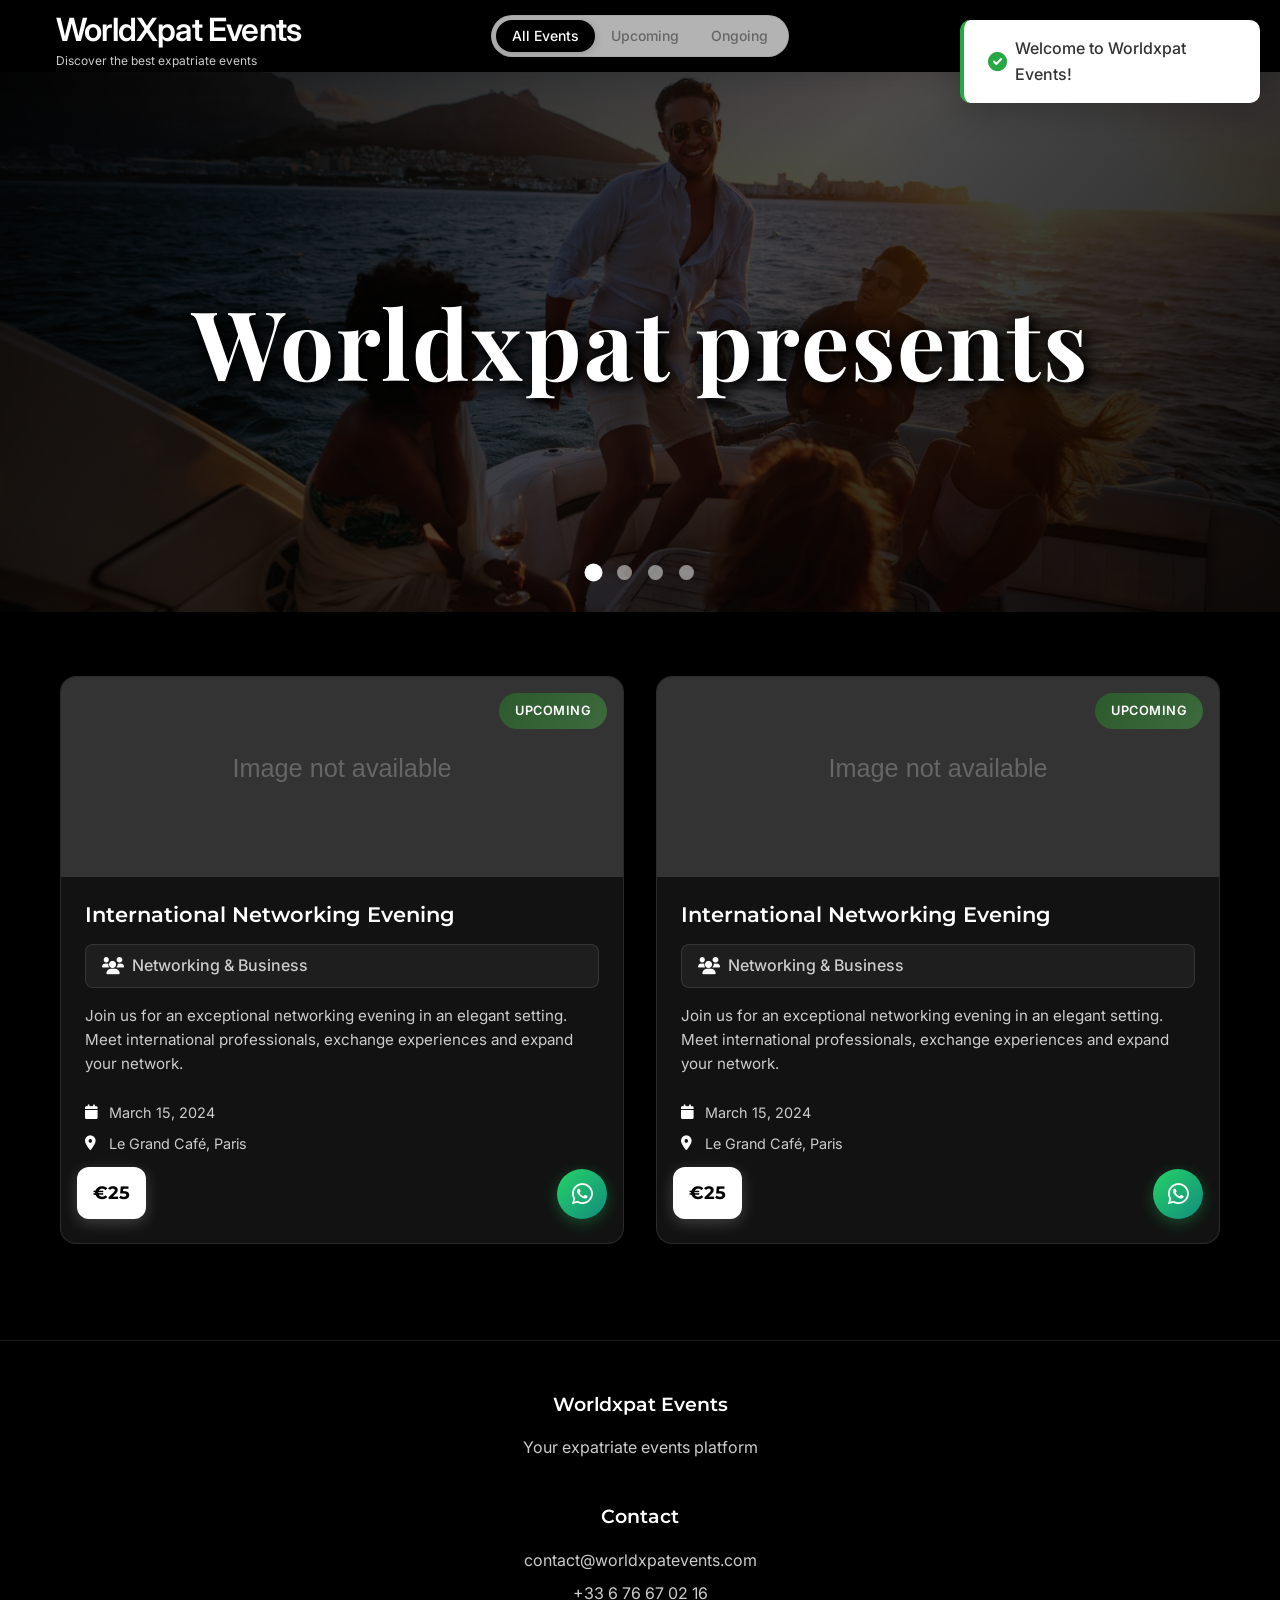
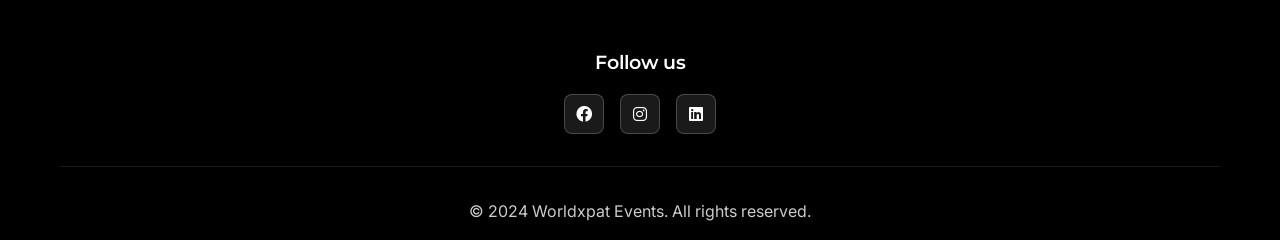
==== index.html @ 3667f7e5 "Initial commit - Worldxpat Events" ====
<!DOCTYPE html>
<html lang="en">
<head>
    <meta charset="UTF-8">
    <meta name="viewport" content="width=device-width, initial-scale=1.0">
    <title>WorldXpat Events - Upcoming Events</title>
    <link rel="stylesheet" href="styles.css">
    <link href="https://fonts.googleapis.com/css2?family=Playfair+Display:wght@400;500;600;700;800;900&family=Inter:wght@300;400;500;600;700&family=Montserrat:wght@300;400;500;600;700;800&display=swap" rel="stylesheet">
    <link rel="stylesheet" href="https://cdnjs.cloudflare.com/ajax/libs/font-awesome/6.0.0/css/all.min.css">
</head>
<body>
    <!-- Header -->
    <header class="header" id="header">
        <div class="container">
            <!-- Brand Section -->
            <div class="logo">
                <div class="logo-content">
                    <h1>WorldXpat Events</h1>
                    <p>Discover the best expatriate events</p>
                </div>
            </div>
            
            <!-- Navigation Section -->
            <nav class="nav">
                <div class="filter-group">
                    <button class="filter-btn active" data-filter="all">All Events</button>
                    <button class="filter-btn" data-filter="upcoming">Upcoming</button>
                    <button class="filter-btn" data-filter="ongoing">Ongoing</button>
                </div>
            </nav>
            
            <!-- Actions Section -->
            <div class="header-actions">
                <a href="#events" class="browse-btn">Browse Events</a>
            </div>
        </div>
    </header>

    <!-- Hero Banner -->
    <section class="hero-banner">
        <div class="hero-carousel">
            <div class="carousel-slides">
                <div class="carousel-slide active">
                    <img src="image1.png" alt="Worldxpat Event 1">
                </div>
                <div class="carousel-slide">
                    <img src="image2.png" alt="Worldxpat Event 2">
                </div>
                <div class="carousel-slide">
                    <img src="image3.png" alt="Worldxpat Event 3">
                </div>
                <div class="carousel-slide">
                    <img src="image4.png" alt="Worldxpat Event 4">
                </div>
            </div>
            <div class="carousel-overlay">
                <div class="carousel-content">
                    <h1>Worldxpat presents</h1>
                </div>
            </div>
            <div class="carousel-nav">
                <button class="carousel-btn prev" onclick="changeSlide(-1)">
                    <i class="fas fa-chevron-left"></i>
                </button>
                <button class="carousel-btn next" onclick="changeSlide(1)">
                    <i class="fas fa-chevron-right"></i>
                </button>
            </div>
            <div class="carousel-dots">
                <span class="dot active" onclick="currentSlide(1)"></span>
                <span class="dot" onclick="currentSlide(2)"></span>
                <span class="dot" onclick="currentSlide(3)"></span>
                <span class="dot" onclick="currentSlide(4)"></span>
            </div>
        </div>
    </section>

    <!-- Main Content -->
    <main class="main">
        <div class="container">
            <div class="events-grid" id="eventsGrid">
                <!-- Les événements seront chargés dynamiquement depuis events.json -->
            </div>
        </div>
    </main>

    <!-- Footer -->
    <footer class="footer">
        <div class="container">
            <div class="footer-content">
                <div class="footer-section">
                    <h4>Worldxpat Events</h4>
                    <p>Your expatriate events platform</p>
                </div>
                <div class="footer-section">
                    <h4>Contact</h4>
                    <p>contact@worldxpatevents.com</p>
                    <p>+33 6 76 67 02 16</p>
                </div>
                <div class="footer-section">
                    <h4>Follow us</h4>
                    <div class="social-links">
                        <a href="#"><i class="fab fa-facebook"></i></a>
                        <a href="https://instagram.com/worldxpat_dubai" target="_blank"><i class="fab fa-instagram"></i></a>
                        <a href="#"><i class="fab fa-linkedin"></i></a>
                    </div>
                </div>
            </div>
            <div class="footer-bottom">
                <p>&copy; 2024 Worldxpat Events. All rights reserved.</p>
            </div>
        </div>
    </footer>

    <script src="script.js"></script>
</body>
</html>
---- styles.css ----
/* Reset et base */
* {
    margin: 0;
    padding: 0;
    box-sizing: border-box;
}

body {
    font-family: 'Inter', sans-serif;
    line-height: 1.6;
    color: #ffffff;
    background: #000000;
    min-height: 100vh;
}

.container {
    max-width: 1200px;
    margin: 0 auto;
    padding: 0 20px;
}

/* Dark mode icons removed */

/* Hero Banner adjustments */
.hero-banner {
    position: relative;
    height: 60vh;
    overflow: hidden;
    margin-top: 72px; /* Compensate for fixed header */
}

.hero-carousel {
    position: relative;
    width: 100%;
    height: 100%;
}

.carousel-slides {
    position: relative;
    width: 100%;
    height: 100%;
}

.carousel-slide {
    position: absolute;
    top: 0;
    left: 0;
    width: 100%;
    height: 100%;
    opacity: 0;
    transition: opacity 1s ease-in-out;
    z-index: 1;
}

.carousel-slide.active {
    opacity: 1;
    z-index: 2;
}

.carousel-slide img {
    width: 100%;
    height: 100%;
    object-fit: cover;
    object-position: center;
}

.carousel-overlay {
    position: absolute;
    top: 0;
    left: 0;
    width: 100%;
    height: 100%;
    background: linear-gradient(135deg, rgba(0, 0, 0, 0.9), rgba(0, 0, 0, 0.7), rgba(0, 0, 0, 0.9));
    display: flex;
    align-items: center;
    justify-content: center;
    z-index: 3;
}

.carousel-content {
    text-align: center;
    color: white;
}

.carousel-content h1 {
    font-family: 'Playfair Display', serif;
    font-size: 6rem;
    font-weight: 700;
    margin: 0;
    color: #ffffff;
    text-shadow: 4px 4px 8px rgba(0, 0, 0, 0.9), 0 0 20px rgba(0, 0, 0, 0.5);
    animation: fadeInUp 1.2s ease-out;
    letter-spacing: 2px;
    filter: drop-shadow(0 0 10px rgba(0, 0, 0, 0.8));
}

.carousel-nav {
    display: none;
}

.carousel-btn {
    background: rgba(255, 255, 255, 0.2);
    border: 2px solid rgba(255, 255, 255, 0.5);
    color: white;
    width: 60px;
    height: 60px;
    border-radius: 50%;
    cursor: pointer;
    display: flex;
    align-items: center;
    justify-content: center;
    font-size: 1.5rem;
    transition: all 0.3s ease;
    backdrop-filter: blur(10px);
}

.carousel-btn:hover {
    background: rgba(255, 255, 255, 0.3);
    border-color: rgba(255, 255, 255, 0.8);
    transform: scale(1.1);
}

.carousel-dots {
    position: absolute;
    bottom: 2rem;
    left: 50%;
    transform: translateX(-50%);
    display: flex;
    gap: 1rem;
    z-index: 4;
}

.dot {
    width: 15px;
    height: 15px;
    border-radius: 50%;
    background: rgba(255, 255, 255, 0.5);
    cursor: pointer;
    transition: all 0.3s ease;
}

.dot.active {
    background: white;
    transform: scale(1.2);
}

.dot:hover {
    background: rgba(255, 255, 255, 0.8);
}

@keyframes fadeInUp {
    from {
        opacity: 0;
        transform: translateY(50px);
    }
    to {
        opacity: 1;
        transform: translateY(0);
    }
}

/* Header */
.header {
    position: fixed;
    top: 0;
    left: 0;
    right: 0;
    z-index: 100;
    height: 72px;
    backdrop-filter: blur(16px);
    border-bottom: 1px solid transparent;
    transition: all 0.3s ease;
    background: #000000 !important;
}

.header.scrolled {
    background: #000000 !important;
    border-bottom: 1px solid rgba(255, 255, 255, 0.1);
    box-shadow: 0 6px 20px -10px rgba(0, 0, 0, 0.35);
}

.header .container {
    max-width: 1200px;
    margin: 0 auto;
    padding: 0 1rem;
    height: 100%;
    display: grid;
    grid-template-columns: 1fr auto 1fr;
    align-items: center;
}

/* Brand Section */
.logo {
    display: flex;
    align-items: center;
    gap: 0.75rem;
}

.logo-icon {
    width: 32px;
    height: 32px;
    border-radius: 8px;
    background: linear-gradient(135deg, #fbbf24, #f59e0b);
    display: flex;
    align-items: center;
    justify-content: center;
    font-size: 1.2rem;
}

.logo-content h1 {
    font-size: 1.25rem;
    font-weight: 600;
    color: #ffffff;
    margin: 0;
    font-family: 'Inter', sans-serif;
    letter-spacing: -0.025em;
}

.logo-content h1 .subtitle {
    font-weight: 400;
}

.logo-content p {
    font-size: 0.75rem;
    color: #cccccc;
    margin: 0;
    font-family: 'Inter', sans-serif;
    line-height: 1;
}

/* Navigation Section */
.nav {
    display: flex;
    justify-content: center;
}

.filter-group {
    display: inline-flex;
    border-radius: 9999px;
    border: 1px solid rgba(0, 0, 0, 0.08);
    background: rgba(255, 255, 255, 0.7);
    backdrop-filter: blur(8px);
    padding: 4px;
    gap: 0;
}

.filter-btn {
    padding: 0 1rem;
    height: 32px;
    border-radius: 9999px;
    border: none;
    background: transparent;
    color: #666666;
    font-weight: 500;
    font-size: 0.875rem;
    cursor: pointer;
    transition: all 0.2s ease;
    font-family: 'Inter', sans-serif;
    position: relative;
}

.filter-btn:hover {
    background: rgba(0, 0, 0, 0.05);
    color: #333333;
}

.filter-btn.active {
    background: #000000;
    color: #ffffff;
    box-shadow: 0 2px 8px rgba(0, 0, 0, 0.15);
}

/* Actions Section */
.header-actions {
    display: flex;
    justify-content: flex-end;
    align-items: center;
    gap: 0.5rem;
}

/* Dark mode button removed */

.browse-btn {
    display: none;
    align-items: center;
    height: 36px;
    padding: 0 1rem;
    border-radius: 9999px;
    border: 1px solid rgba(0, 0, 0, 0.08);
    background: transparent;
    color: #333333;
    font-weight: 500;
    font-size: 0.875rem;
    text-decoration: none;
    transition: all 0.2s ease;
    font-family: 'Inter', sans-serif;
}

.browse-btn:hover {
    background: rgba(0, 0, 0, 0.05);
    color: #000000;
}

/* Dark Mode Styles */
body.dark-mode {
    background: #0a0a0a;
    color: #ffffff;
}

body.dark-mode .header.scrolled {
    background: rgba(10, 10, 10, 0.9);
    border-bottom: 1px solid rgba(255, 255, 255, 0.05);
}

body.dark-mode .logo-content h1 {
    color: #ffffff;
}

body.dark-mode .logo-content p {
    color: #cccccc;
}

body.dark-mode .filter-group {
    background: rgba(255, 255, 255, 0.1);
    border: 1px solid rgba(255, 255, 255, 0.1);
}

body.dark-mode .filter-btn {
    color: #cccccc;
}

body.dark-mode .filter-btn:hover {
    background: rgba(255, 255, 255, 0.1);
    color: #ffffff;
}

body.dark-mode .filter-btn.active {
    background: #ffffff;
    color: #000000;
}

/* Dark mode styles removed */

body.dark-mode .browse-btn {
    background: transparent;
    color: #cccccc;
    border: 1px solid rgba(255, 255, 255, 0.1);
}

body.dark-mode .browse-btn:hover {
    background: rgba(255, 255, 255, 0.1);
    color: #ffffff;
}

/* Main Content */
.main {
    padding: 3rem 0;
}

.events-grid {
    display: grid;
    grid-template-columns: repeat(auto-fit, minmax(350px, 1fr));
    gap: 2rem;
    margin-top: 2rem;
}

/* Event Cards */
.event-card {
    background: rgba(20, 20, 20, 0.9);
    border: 1px solid rgba(255, 255, 255, 0.1);
    border-radius: 16px;
    overflow: hidden;
    box-shadow: 0 8px 32px rgba(0, 0, 0, 0.4);
    transition: all 0.3s ease;
    position: relative;
    opacity: 1;
    transform: scale(1);
    backdrop-filter: blur(10px);
    display: flex;
    flex-direction: column;
    height: 100%;
}

.event-card:hover {
    transform: translateY(-8px) scale(1.02);
    box-shadow: 0 20px 40px rgba(0, 0, 0, 0.6);
    border-color: rgba(255, 255, 255, 0.3);
}

.event-card.hidden {
    opacity: 0;
    transform: scale(0.8);
    pointer-events: none;
}

.event-image {
    position: relative;
    height: 200px;
    overflow: hidden;
}

.event-image img {
    width: 100%;
    height: 100%;
    object-fit: cover;
    transition: transform 0.3s ease;
}

.event-card:hover .event-image img {
    transform: scale(1.1);
}

.event-status {
    position: absolute;
    top: 1rem;
    right: 1rem;
    padding: 0.5rem 1rem;
    border-radius: 20px;
    font-size: 0.8rem;
    font-weight: 600;
    text-transform: uppercase;
    letter-spacing: 0.5px;
}

.event-status.upcoming {
    background: linear-gradient(135deg, #2d5a2d, #3d6b3d);
    color: white;
}

.event-status.ongoing {
    background: linear-gradient(135deg, #5a4a2d, #6b5a3d);
    color: white;
}

.event-content {
    padding: 1.5rem;
    position: relative;
    flex: 1;
    display: flex;
    flex-direction: column;
}

.event-price {
    position: absolute;
    bottom: 1.5rem;
    left: 1rem;
    background: #ffffff;
    color: #000000;
    padding: 0.75rem 1rem;
    border-radius: 12px;
    font-weight: 700;
    font-size: 1.1rem;
    box-shadow: 0 4px 15px rgba(255, 255, 255, 0.2);
    font-family: 'Montserrat', sans-serif;
    z-index: 10;
}

.event-title {
    font-size: 1.3rem;
    font-weight: 600;
    color: #ffffff;
    margin-bottom: 1rem;
    line-height: 1.3;
    font-family: 'Montserrat', sans-serif;
}

.event-theme {
    display: flex;
    align-items: center;
    gap: 0.5rem;
    margin-bottom: 1rem;
    padding: 0.5rem 1rem;
    background: rgba(255, 255, 255, 0.05);
    border-radius: 8px;
    font-weight: 500;
    color: #cccccc;
    border: 1px solid rgba(255, 255, 255, 0.1);
    font-family: 'Inter', sans-serif;
}

.event-theme i {
    color: #ffffff;
    font-size: 1.1rem;
}

.event-description {
    color: #cccccc;
    line-height: 1.6;
    margin-bottom: 1.5rem;
    font-size: 0.95rem;
    font-family: 'Inter', sans-serif;
}

.event-details {
    display: flex;
    flex-direction: column;
    gap: 0.5rem;
    margin-bottom: 0;
    margin-top: auto;
    padding-bottom: 4rem;
}

.event-details > div {
    display: flex;
    align-items: center;
    gap: 0.5rem;
    color: #cccccc;
    font-size: 0.9rem;
    font-family: 'Inter', sans-serif;
}

.event-details i {
    color: #ffffff;
    width: 16px;
}

.event-actions {
    display: flex;
    justify-content: flex-end;
    align-items: center;
    position: absolute;
    bottom: 1.5rem;
    right: 1rem;
}

.whatsapp-btn {
    width: 50px;
    height: 50px;
    border-radius: 50%;
    background: linear-gradient(135deg, #25d366, #128c7e);
    border: none;
    color: white;
    font-size: 1.5rem;
    cursor: pointer;
    transition: all 0.3s ease;
    box-shadow: 0 4px 15px rgba(37, 211, 102, 0.3);
    display: flex;
    align-items: center;
    justify-content: center;
}

.whatsapp-btn:hover {
    transform: scale(1.1);
    box-shadow: 0 6px 20px rgba(37, 211, 102, 0.4);
}

.whatsapp-btn:active {
    transform: scale(0.95);
}

/* Footer */
.footer {
    background: rgba(0, 0, 0, 0.95);
    backdrop-filter: blur(20px);
    margin-top: 4rem;
    padding: 3rem 0 1rem;
    border-top: 1px solid rgba(255, 255, 255, 0.1);
}

.footer-content {
    display: grid;
    grid-template-columns: repeat(auto-fit, minmax(250px, 1fr));
    gap: 2rem;
    margin-bottom: 2rem;
}

.footer-section h4 {
    font-size: 1.2rem;
    font-weight: 600;
    margin-bottom: 1rem;
    color: #ffffff;
    font-family: 'Montserrat', sans-serif;
}

.footer-section p {
    color: #cccccc;
    margin-bottom: 0.5rem;
    font-family: 'Inter', sans-serif;
}

.social-links {
    display: flex;
    gap: 1rem;
    justify-content: center;
    margin-top: 1rem;
}

.social-links a {
    width: 40px;
    height: 40px;
    border-radius: 8px;
    background: rgba(255, 255, 255, 0.1);
    color: #ffffff;
    display: flex;
    align-items: center;
    justify-content: center;
    text-decoration: none;
    transition: all 0.3s ease;
    border: 1px solid rgba(255, 255, 255, 0.2);
}

.social-links a:hover {
    background: rgba(255, 255, 255, 0.2);
    transform: translateY(-2px);
    border-color: rgba(255, 255, 255, 0.4);
}

.footer-bottom {
    text-align: center;
    padding-top: 2rem;
    border-top: 1px solid rgba(255, 255, 255, 0.1);
    color: #cccccc;
    font-family: 'Inter', sans-serif;
}

/* Responsive Design */
@media (max-width: 768px) {
    .header .container {
        grid-template-columns: 1fr;
        gap: 1rem;
        height: auto;
        padding: 1rem;
    }
    
    .header {
        height: auto;
        padding: 0.5rem 0;
    }
    
    .logo {
        justify-content: center;
    }
    
    .logo-content h1 {
        font-size: 1.1rem;
    }
    
    .logo-content p {
        font-size: 0.7rem;
    }
    
    .nav {
        order: 2;
    }
    
    .header-actions {
        order: 3;
        justify-content: center;
    }
    
    .browse-btn {
        display: none;
    }
    
    .hero-banner {
        height: 50vh;
        margin-top: 120px; /* Adjust for mobile header height */
    }
    
    .carousel-content h1 {
        font-size: 3rem;
    }
    
    .events-grid {
        grid-template-columns: 1fr;
        gap: 1.5rem;
    }
    
    .event-card {
        margin: 0 1rem;
    }
    
    .main {
        padding: 2rem 0;
    }
    
    .event-content {
        padding: 1rem;
    }
    
    .event-title {
        font-size: 1.1rem;
    }
    
    .event-price {
        font-size: 1rem;
        padding: 0.5rem 0.75rem;
    }
    
    .whatsapp-btn {
        width: 45px;
        height: 45px;
        font-size: 1.3rem;
    }
    
    .footer-content {
        flex-direction: column;
        text-align: center;
        gap: 2rem;
    }
}
    
    .logo h1 {
        font-size: 2rem;
    }
    
    .main {
        padding: 2rem 0;
    }
    
    .footer-content {
        grid-template-columns: 1fr;
        text-align: center;
    }

@media (max-width: 480px) {
    .hero-banner {
        height: 70vh;
    }
    
    .carousel-content h1 {
        font-size: 3rem;
    }
    
    .container {
        padding: 0 15px;
    }
    
    .event-card {
        margin: 0 0.5rem;
    }
    
    .event-content {
        padding: 1rem;
    }
    
    .event-title {
        font-size: 1.1rem;
    }
    
    .whatsapp-btn {
        width: 45px;
        height: 45px;
        font-size: 1.3rem;
    }
}

/* Animations */
@keyframes fadeInUp {
    from {
        opacity: 0;
        transform: translateY(30px);
    }
    to {
        opacity: 1;
        transform: translateY(0);
    }
}

.event-card {
    animation: fadeInUp 0.6s ease forwards;
}

.event-card:nth-child(1) { animation-delay: 0.1s; }
.event-card:nth-child(2) { animation-delay: 0.2s; }
.event-card:nth-child(3) { animation-delay: 0.3s; }
.event-card:nth-child(4) { animation-delay: 0.4s; }
.event-card:nth-child(5) { animation-delay: 0.5s; }
.event-card:nth-child(6) { animation-delay: 0.6s; }

/* Loading state */
.loading {
    display: flex;
    justify-content: center;
    align-items: center;
    height: 200px;
    font-size: 1.2rem;
    color: #666;
}

/* Empty state */
.empty-state {
    text-align: center;
    padding: 4rem 2rem;
    color: #666;
}

.empty-state i {
    font-size: 4rem;
    color: #ddd;
    margin-bottom: 1rem;
}

.empty-state h3 {
    font-size: 1.5rem;
    margin-bottom: 1rem;
    color: #333;
}

.empty-state p {
    font-size: 1rem;
    line-height: 1.6;
}
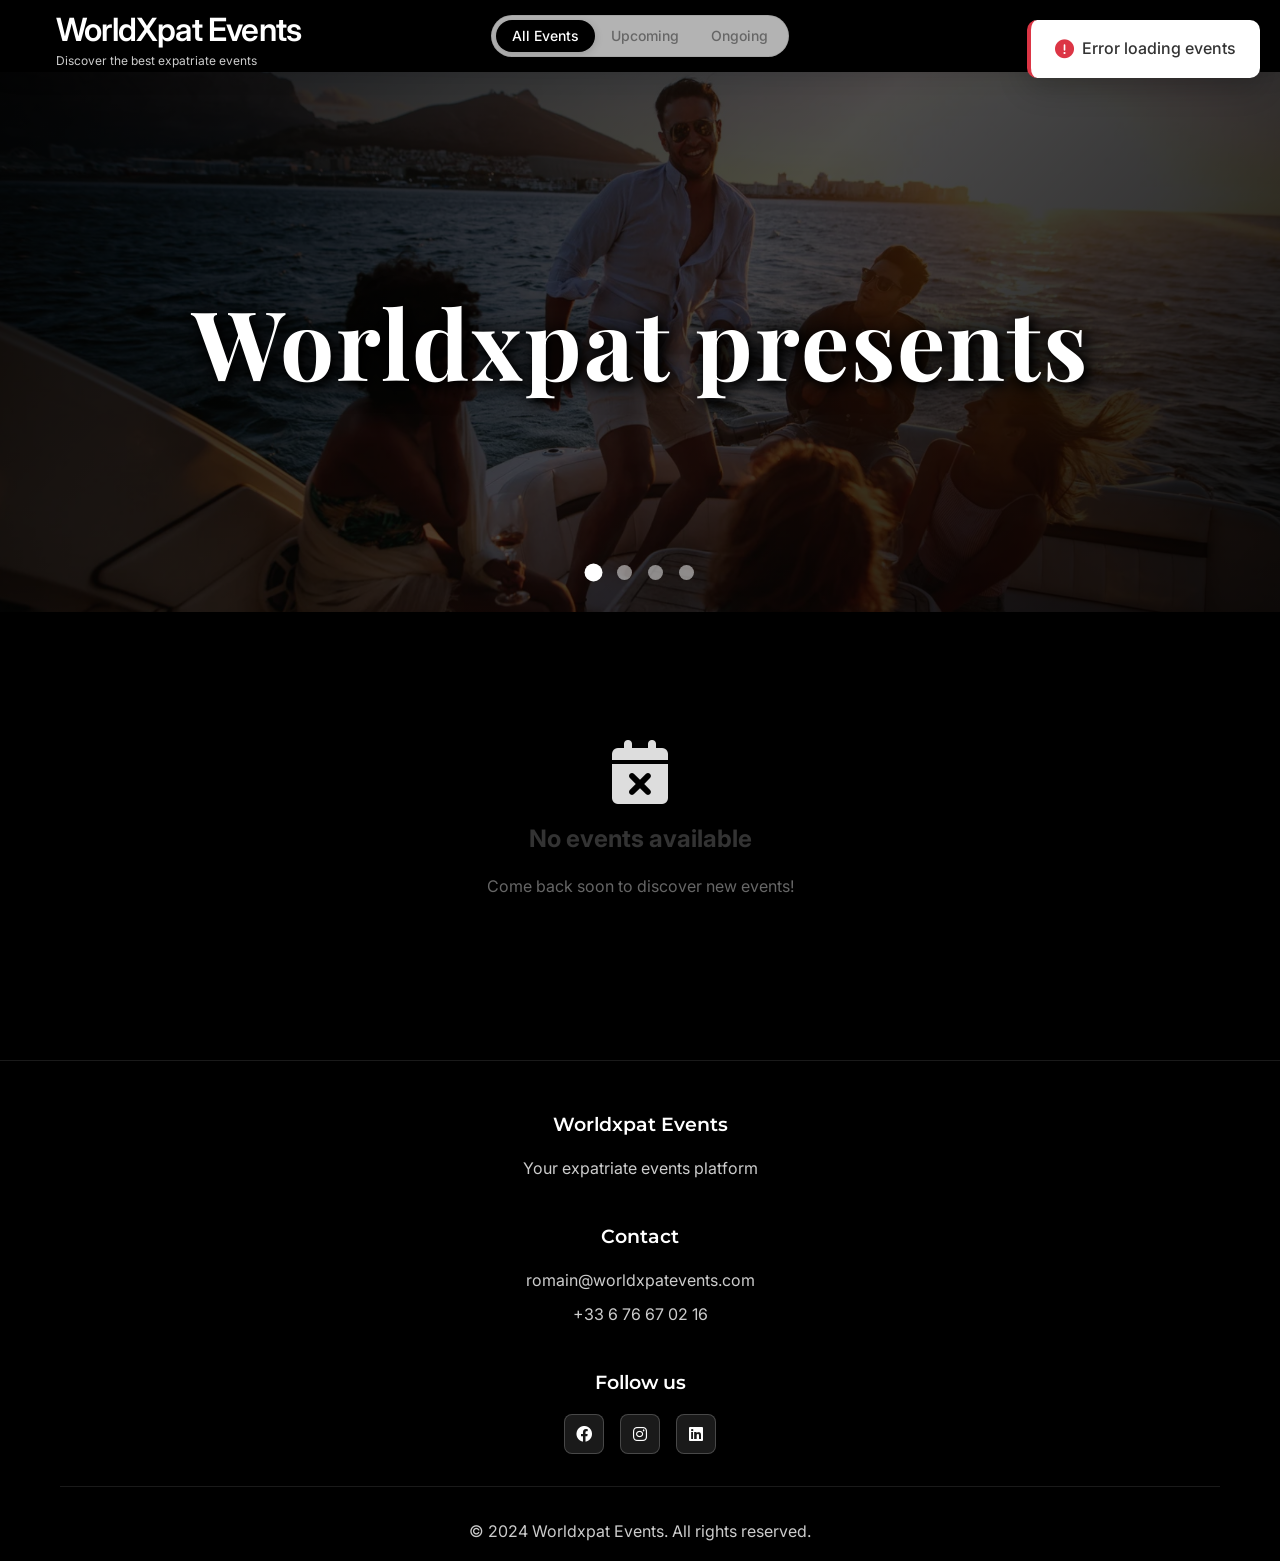
==== commit 7ef0a984: "Mise à jour du site WorldXpat Events" ====
--- a/index.html
+++ b/index.html
@@ -94,7 +94,7 @@
                 </div>
                 <div class="footer-section">
                     <h4>Contact</h4>
-                    <p>contact@worldxpatevents.com</p>
+                    <p>romain@worldxpatevents.com</p>
                     <p>+33 6 76 67 02 16</p>
                 </div>
                 <div class="footer-section">
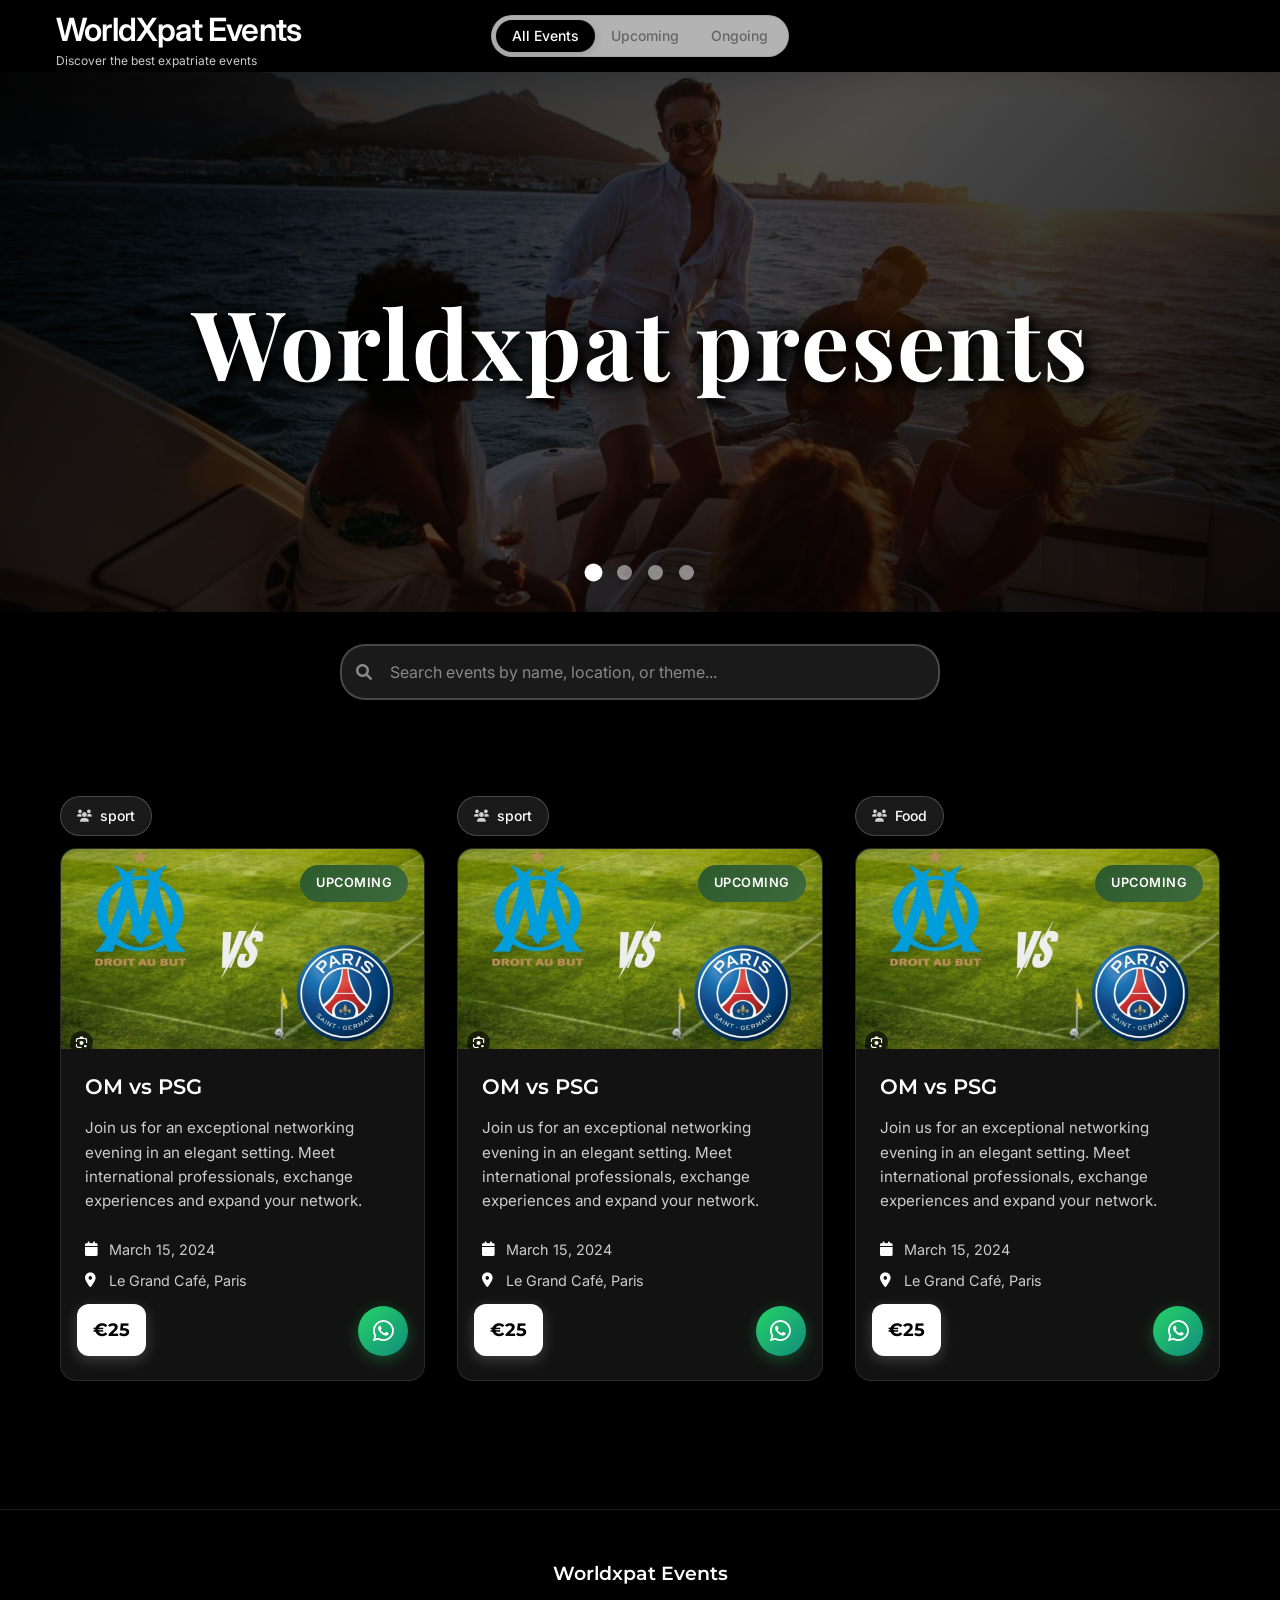
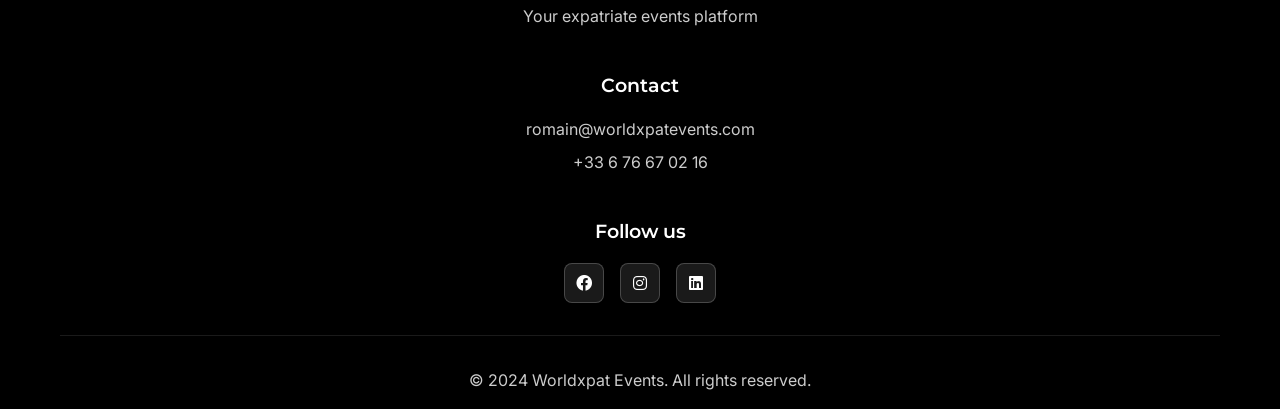
==== commit 104f77d7: "update message" ====
--- a/index.html
+++ b/index.html
@@ -75,11 +75,28 @@
         </div>
     </section>
 
+    <!-- Search Section -->
+    <section id="search-section">
+        <div class="container">
+            <div class="search-container">
+                <div class="search-input-wrapper">
+                    <i class="fas fa-search search-icon"></i>
+                    <input 
+                        type="text" 
+                        id="event-search" 
+                        placeholder="Search events by name, location, or theme..."
+                        autocomplete="off"
+                    />
+                </div>
+            </div>
+        </div>
+    </section>
+
     <!-- Main Content -->
     <main class="main">
         <div class="container">
             <div class="events-grid" id="eventsGrid">
-                <!-- Les événements seront chargés dynamiquement depuis events.json -->
+                <!-- Events will be loaded dynamically from event.json -->
             </div>
         </div>
     </main>
--- a/styles.css
+++ b/styles.css
@@ -778,6 +778,46 @@
     color: #666;
 }
 
+/* Event item wrapper */
+.event-item {
+    display: flex;
+    flex-direction: column;
+    margin-bottom: 2rem;
+}
+
+/* Theme header above event cards */
+.theme-header {
+    margin-bottom: 0.75rem;
+    display: flex;
+    justify-content: flex-start;
+}
+
+.theme-pill {
+    display: inline-flex;
+    align-items: center;
+    gap: 0.5rem;
+    padding: 0.5rem 1rem;
+    background: rgba(255, 255, 255, 0.1);
+    border: 1px solid rgba(255, 255, 255, 0.2);
+    border-radius: 20px;
+    font-size: 0.875rem;
+    font-weight: 500;
+    color: #ffffff;
+    backdrop-filter: blur(10px);
+    transition: all 0.3s ease;
+}
+
+.theme-pill:hover {
+    background: rgba(255, 255, 255, 0.15);
+    border-color: rgba(255, 255, 255, 0.3);
+    transform: translateY(-1px);
+}
+
+.theme-pill i {
+    font-size: 0.75rem;
+    opacity: 0.8;
+}
+
 /* Empty state */
 .empty-state {
     text-align: center;
@@ -801,3 +841,126 @@
     font-size: 1rem;
     line-height: 1.6;
 }
+
+/* Search Section */
+#search-section {
+    padding: 2rem 0;
+}
+
+.search-container {
+    display: flex;
+    justify-content: center;
+    align-items: center;
+}
+
+.search-input-wrapper {
+    position: relative;
+    width: 60%;
+    max-width: 600px;
+}
+
+.search-icon {
+    position: absolute;
+    left: 1rem;
+    top: 50%;
+    transform: translateY(-50%);
+    color: #888;
+    font-size: 1rem;
+    z-index: 2;
+    transition: color 0.3s ease;
+}
+
+#event-search {
+    width: 100%;
+    padding: 1rem 1rem 1rem 3rem;
+    font-size: 1rem;
+    font-family: 'Inter', sans-serif;
+    background: rgba(255, 255, 255, 0.1);
+    border: 2px solid rgba(255, 255, 255, 0.2);
+    border-radius: 25px;
+    color: #ffffff;
+    backdrop-filter: blur(10px);
+    transition: all 0.3s ease;
+    outline: none;
+}
+
+#event-search::placeholder {
+    color: #888;
+    font-weight: 400;
+}
+
+#event-search:focus {
+    border-color: rgba(255, 255, 255, 0.4);
+    background: rgba(255, 255, 255, 0.15);
+    box-shadow: 0 0 20px rgba(255, 255, 255, 0.1);
+}
+
+#event-search:focus + .search-icon,
+#event-search:focus ~ .search-icon {
+    color: #ffffff;
+}
+
+/* Search empty state */
+.search-empty-state {
+    text-align: center;
+    padding: 3rem 2rem;
+    color: #888;
+    font-size: 1.1rem;
+    font-weight: 500;
+}
+
+.search-empty-state i {
+    font-size: 3rem;
+    color: #555;
+    margin-bottom: 1rem;
+    opacity: 0.7;
+}
+
+/* Responsive styles for theme pills and search */
+@media (max-width: 768px) {
+    .theme-header {
+        margin-bottom: 0.5rem;
+    }
+    
+    .theme-pill {
+        padding: 0.4rem 0.8rem;
+        font-size: 0.8rem;
+        border-radius: 16px;
+    }
+    
+    .theme-pill i {
+        font-size: 0.7rem;
+    }
+    
+    .event-item {
+        margin-bottom: 1.5rem;
+    }
+    
+    /* Search responsive */
+    #search-section {
+        padding: 1.5rem 0;
+    }
+    
+    .search-input-wrapper {
+        width: 90%;
+    }
+    
+    #event-search {
+        padding: 0.8rem 0.8rem 0.8rem 2.5rem;
+        font-size: 0.9rem;
+    }
+    
+    .search-icon {
+        left: 0.8rem;
+        font-size: 0.9rem;
+    }
+    
+    .search-empty-state {
+        padding: 2rem 1rem;
+        font-size: 1rem;
+    }
+    
+    .search-empty-state i {
+        font-size: 2.5rem;
+    }
+}
